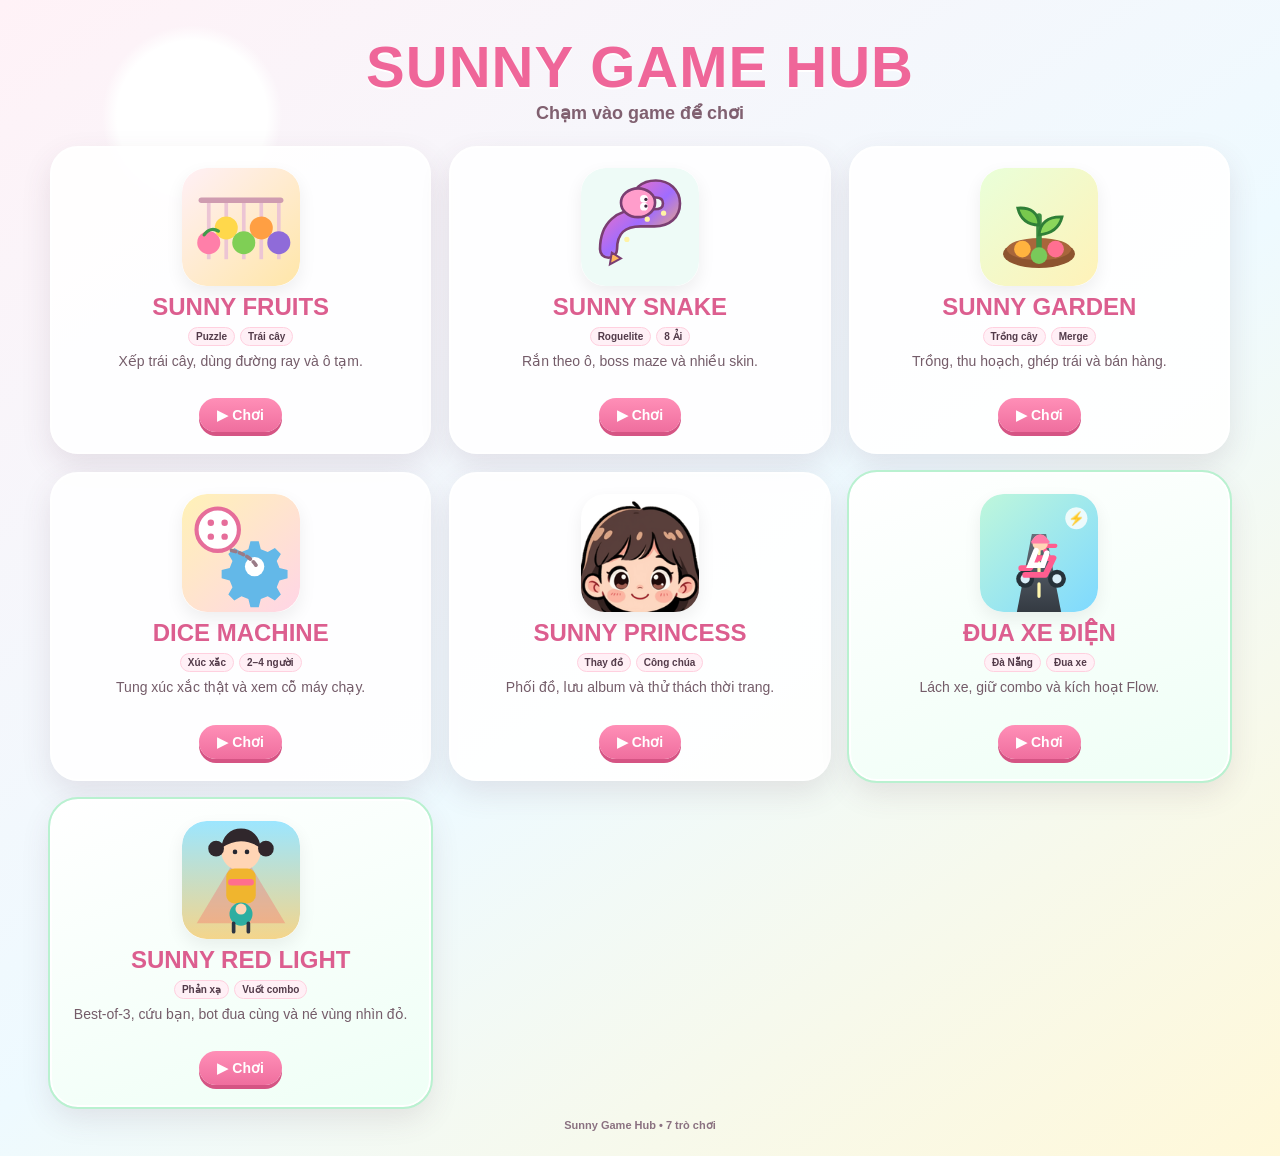
==== index.html @ c544363f "Point Sunny Hub to command 6 party mode" ====
<!doctype html>
<html lang="vi">
<head>
<meta charset="utf-8">
<meta name="viewport" content="width=device-width,initial-scale=1,maximum-scale=1,user-scalable=no,viewport-fit=cover">
<meta name="theme-color" content="#ffd6e7">
<title>Sunny Game Hub</title>
<link rel="manifest" href="manifest.json">
<link rel="stylesheet" href="hub.css">
<link rel="icon" href="assets/icons/sunny-garden.svg">
</head>
<body>
<main class="hub">
  <section class="hero">
    <h1>SUNNY GAME HUB</h1>
    <p>Chạm vào game để chơi</p>
  </section>
  <section class="games" aria-label="Danh sách game Sunny">
    <a class="card" href="games/sunny-fruits/index.html" aria-label="Chơi Sunny Fruits"><img src="assets/icons/sunny-fruits.svg" alt=""><div class="card-body"><h2>SUNNY FRUITS</h2><div class="tags"><span class="tag">Puzzle</span><span class="tag">Trái cây</span></div><p>Xếp trái cây, dùng đường ray và ô tạm.</p><span class="play">▶ Chơi</span></div></a>
    <a class="card" href="games/sunny-snake/index.html" aria-label="Chơi Sunny Snake Roguelite"><img src="assets/icons/sunny-snake.svg" alt=""><div class="card-body"><h2>SUNNY SNAKE</h2><div class="tags"><span class="tag">Roguelite</span><span class="tag">8 Ải</span></div><p>Rắn theo ô, boss maze và nhiều skin.</p><span class="play">▶ Chơi</span></div></a>
    <a class="card" href="games/sunny-garden/index.html" aria-label="Chơi Sunny Garden"><img src="assets/icons/sunny-garden.svg" alt=""><div class="card-body"><h2>SUNNY GARDEN</h2><div class="tags"><span class="tag">Trồng cây</span><span class="tag">Merge</span></div><p>Trồng, thu hoạch, ghép trái và bán hàng.</p><span class="play">▶ Chơi</span></div></a>
    <a class="card" href="games/sunny-dice-machine/index.html" aria-label="Chơi Sunny Dice Machine"><img src="assets/icons/sunny-dice-machine.svg" alt=""><div class="card-body"><h2>DICE MACHINE</h2><div class="tags"><span class="tag">Xúc xắc</span><span class="tag">2–4 người</span></div><p>Tung xúc xắc thật và xem cỗ máy chạy.</p><span class="play">▶ Chơi</span></div></a>
    <a class="card" href="games/sunny-princess/index.html" aria-label="Chơi Sunny Princess"><img src="games/sunny-princess/assets/chars/thumbs/girl_1.png" alt=""><div class="card-body"><h2>SUNNY PRINCESS</h2><div class="tags"><span class="tag">Thay đồ</span><span class="tag">Công chúa</span></div><p>Phối đồ, lưu album và thử thách thời trang.</p><span class="play">▶ Chơi</span></div></a>
    <a class="card featured" href="games/sunny-scooter-rush/index.html?v=20261004-stable-restore" aria-label="Chơi Cuộc Đua Xe Điện Đà Nẵng"><img src="assets/icons/sunny-scooter-rush.svg" alt=""><div class="card-body"><h2>ĐUA XE ĐIỆN</h2><div class="tags"><span class="tag">Đà Nẵng</span><span class="tag">Đua xe</span></div><p>Lách xe, giữ combo và kích hoạt Flow.</p><span class="play">▶ Chơi</span></div></a>
    <a class="card featured" href="games/sunny-red-light/index.html?v=20261006-command6" aria-label="Chơi Sunny Red Light"><img src="assets/icons/sunny-red-light.svg" alt=""><div class="card-body"><h2>SUNNY RED LIGHT</h2><div class="tags"><span class="tag">Phản xạ</span><span class="tag">Vuốt combo</span></div><p>Best-of-3, cứu bạn, bot đua cùng và né vùng nhìn đỏ.</p><span class="play">▶ Chơi</span></div></a>
  </section>
  <div class="footer">Sunny Game Hub • 7 trò chơi</div>
</main>
<script>(()=>{const stop=e=>e.preventDefault();document.addEventListener('selectstart',stop,{passive:false});document.addEventListener('dragstart',stop,{passive:false});document.addEventListener('contextmenu',stop,{passive:false});})();</script>
</body></html>
---- hub.css ----
:root{--pink:#ef6699;--ink:#533b4a;--muted:#806070;--card:#ffffffec;--shadow:0 12px 30px rgba(95,55,80,.12);--safe-top:env(safe-area-inset-top,0px);--safe-bottom:env(safe-area-inset-bottom,0px)}
*{box-sizing:border-box;-webkit-tap-highlight-color:transparent}
html,body{margin:0;min-height:100%;max-width:100%;overflow-x:hidden;overscroll-behavior-x:none}
html{touch-action:pan-y}
body{min-height:100dvh;font-family:"Trebuchet MS",Arial,sans-serif;color:var(--ink);background:radial-gradient(circle at 15% 10%,#fff 0 5%,transparent 6%),linear-gradient(145deg,#fff2f7,#eefaff 54%,#fff8d9);padding:calc(10px + var(--safe-top)) 10px calc(12px + var(--safe-bottom));user-select:none;-webkit-user-select:none;-webkit-touch-callout:none}
a,button,img{user-select:none;-webkit-user-select:none;-webkit-touch-callout:none}img{-webkit-user-drag:none;user-drag:none}.hub{width:min(1180px,100%);margin:auto}.hero{text-align:center;padding:5px 6px 12px}.hero h1{margin:0;color:var(--pink);font-size:clamp(25px,7vw,58px);line-height:1;letter-spacing:1px;text-shadow:0 2px 0 #fff}.hero p{margin:6px 0 0;font-size:clamp(12px,3.2vw,18px);font-weight:800;color:var(--muted)}.games{display:grid;grid-template-columns:repeat(3,minmax(0,1fr));gap:10px;align-items:stretch}.card{min-width:0;position:relative;text-decoration:none;color:inherit;background:var(--card);border:2px solid #fff;border-radius:22px;padding:12px;box-shadow:var(--shadow);display:flex;flex-direction:column;align-items:center;text-align:center;gap:8px;touch-action:manipulation;overflow:hidden;transition:transform .12s ease,box-shadow .12s ease}.card:active{transform:scale(.965);box-shadow:0 6px 16px rgba(95,55,80,.12)}.card.featured{background:linear-gradient(160deg,#fff,#effff6);outline:2px solid #b9f1d0}.card img{width:clamp(64px,11vw,118px);height:clamp(64px,11vw,118px);object-fit:cover;border-radius:24px;box-shadow:0 7px 18px #0001;flex:none;background:#fff}.card-body{display:flex;min-width:0;width:100%;flex:1;flex-direction:column;align-items:center}.card h2{margin:0;color:#dc5e8f;font-size:clamp(15px,2vw,24px);line-height:1.08;overflow-wrap:anywhere}.card p{margin:6px 0 10px;color:#745c69;font-size:clamp(11px,1.35vw,14px);line-height:1.3;min-height:2.6em}.tags{display:flex;justify-content:center;flex-wrap:wrap;gap:5px;margin-top:7px}.tag{background:#fff0f6;border:1px solid #ffd0df;padding:3px 7px;border-radius:999px;font-size:10px;font-weight:900;white-space:nowrap}.play{margin-top:auto;display:inline-flex;align-items:center;justify-content:center;min-height:34px;background:linear-gradient(#ff8fb7,#ef6e9e);color:#fff;padding:7px 14px;border-radius:999px;font-size:12px;font-weight:900;box-shadow:0 4px 0 #d55484}.footer{text-align:center;margin-top:12px;color:#8a7180;font-size:11px;font-weight:700}
@media (min-width:820px){body{padding:24px}.hero{padding:14px 10px 22px}.games{gap:18px}.card{border-radius:28px;padding:20px 18px}.card p{font-size:14px}.play{font-size:14px;padding:9px 18px}}
@media (max-width:620px){body{padding-left:7px;padding-right:7px}.hero{padding-bottom:9px}.games{gap:6px}.card{padding:8px 5px;border-radius:16px;gap:5px}.card img{width:clamp(58px,22vw,86px);height:clamp(58px,22vw,86px);border-radius:17px}.card h2{font-size:clamp(10px,3.2vw,14px);min-height:2.15em;display:flex;align-items:center;justify-content:center}.tags,.card p{display:none}.play{font-size:clamp(9px,2.7vw,12px);min-height:28px;padding:5px 9px;box-shadow:0 3px 0 #d55484}.footer{margin-top:8px;font-size:9px}}
@media (max-width:360px){.games{gap:4px}.card{padding:6px 3px}.card img{width:54px;height:54px}.play{padding:4px 7px}.hero h1{font-size:24px}}
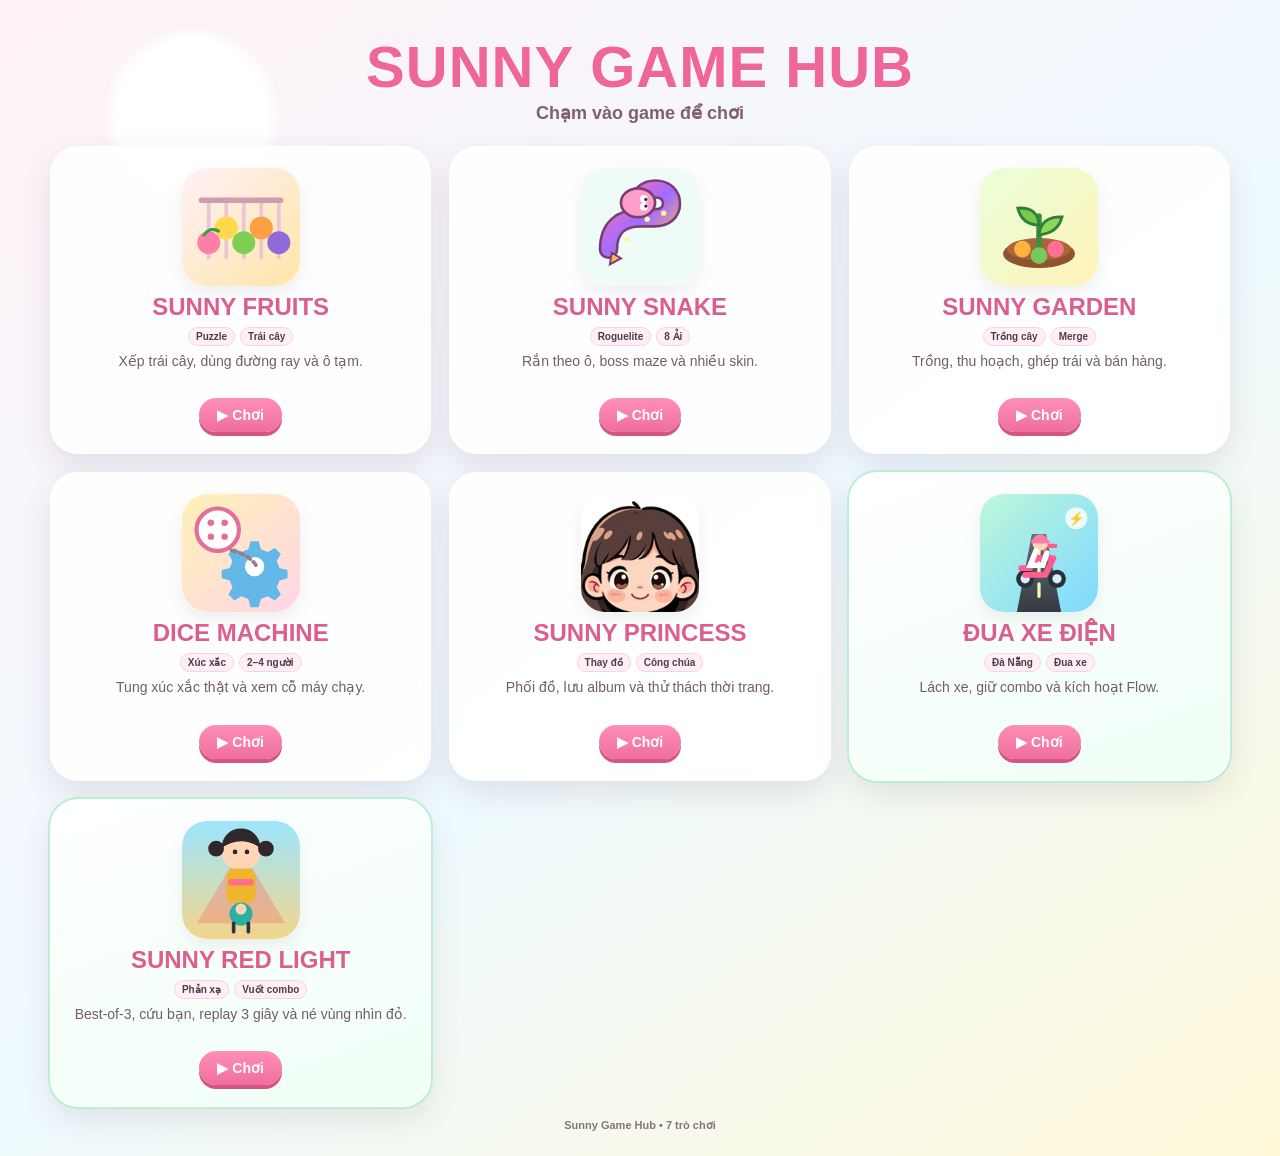
==== commit d75970fe: "Point Sunny Hub to fairness replay build" ====
--- a/index.html
+++ b/index.html
@@ -22,7 +22,7 @@
     <a class="card" href="games/sunny-dice-machine/index.html" aria-label="Chơi Sunny Dice Machine"><img src="assets/icons/sunny-dice-machine.svg" alt=""><div class="card-body"><h2>DICE MACHINE</h2><div class="tags"><span class="tag">Xúc xắc</span><span class="tag">2–4 người</span></div><p>Tung xúc xắc thật và xem cỗ máy chạy.</p><span class="play">▶ Chơi</span></div></a>
     <a class="card" href="games/sunny-princess/index.html" aria-label="Chơi Sunny Princess"><img src="games/sunny-princess/assets/chars/thumbs/girl_1.png" alt=""><div class="card-body"><h2>SUNNY PRINCESS</h2><div class="tags"><span class="tag">Thay đồ</span><span class="tag">Công chúa</span></div><p>Phối đồ, lưu album và thử thách thời trang.</p><span class="play">▶ Chơi</span></div></a>
     <a class="card featured" href="games/sunny-scooter-rush/index.html?v=20261004-stable-restore" aria-label="Chơi Cuộc Đua Xe Điện Đà Nẵng"><img src="assets/icons/sunny-scooter-rush.svg" alt=""><div class="card-body"><h2>ĐUA XE ĐIỆN</h2><div class="tags"><span class="tag">Đà Nẵng</span><span class="tag">Đua xe</span></div><p>Lách xe, giữ combo và kích hoạt Flow.</p><span class="play">▶ Chơi</span></div></a>
-    <a class="card featured" href="games/sunny-red-light/index.html?v=20261006-command6" aria-label="Chơi Sunny Red Light"><img src="assets/icons/sunny-red-light.svg" alt=""><div class="card-body"><h2>SUNNY RED LIGHT</h2><div class="tags"><span class="tag">Phản xạ</span><span class="tag">Vuốt combo</span></div><p>Best-of-3, cứu bạn, bot đua cùng và né vùng nhìn đỏ.</p><span class="play">▶ Chơi</span></div></a>
+    <a class="card featured" href="games/sunny-red-light/index.html?v=20261006-fairness1" aria-label="Chơi Sunny Red Light"><img src="assets/icons/sunny-red-light.svg" alt=""><div class="card-body"><h2>SUNNY RED LIGHT</h2><div class="tags"><span class="tag">Phản xạ</span><span class="tag">Vuốt combo</span></div><p>Best-of-3, cứu bạn, replay 3 giây và né vùng nhìn đỏ.</p><span class="play">▶ Chơi</span></div></a>
   </section>
   <div class="footer">Sunny Game Hub • 7 trò chơi</div>
 </main>
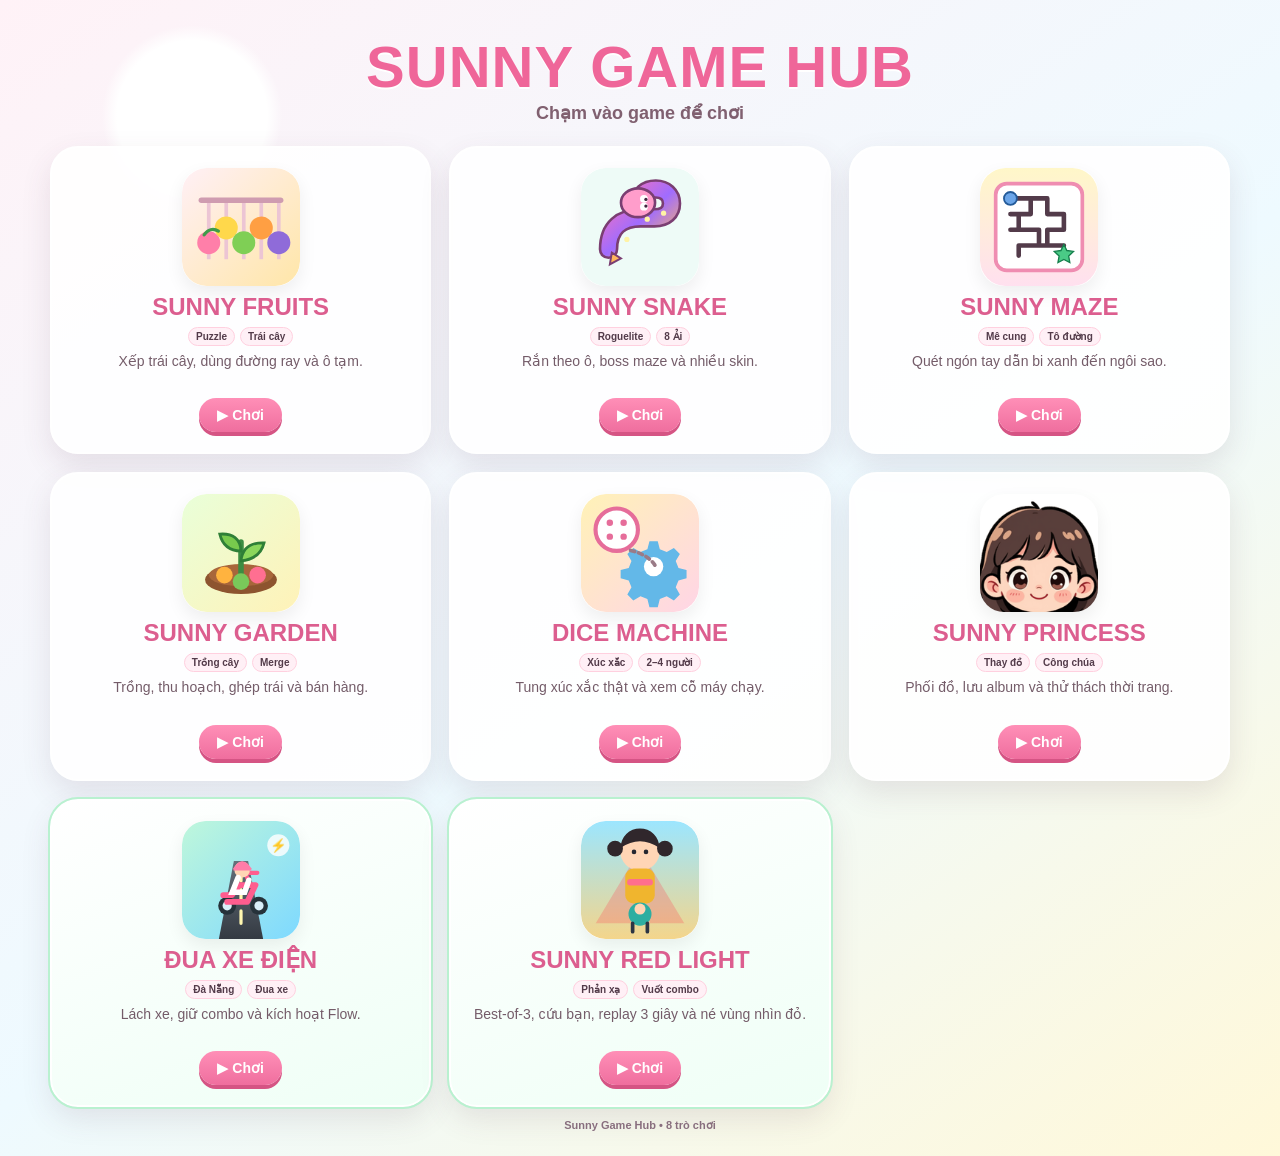
==== commit 53af9ee6: "Add Sunny Maze card to game hub" ====
--- a/index.html
+++ b/index.html
@@ -18,13 +18,14 @@
   <section class="games" aria-label="Danh sách game Sunny">
     <a class="card" href="games/sunny-fruits/index.html" aria-label="Chơi Sunny Fruits"><img src="assets/icons/sunny-fruits.svg" alt=""><div class="card-body"><h2>SUNNY FRUITS</h2><div class="tags"><span class="tag">Puzzle</span><span class="tag">Trái cây</span></div><p>Xếp trái cây, dùng đường ray và ô tạm.</p><span class="play">▶ Chơi</span></div></a>
     <a class="card" href="games/sunny-snake/index.html" aria-label="Chơi Sunny Snake Roguelite"><img src="assets/icons/sunny-snake.svg" alt=""><div class="card-body"><h2>SUNNY SNAKE</h2><div class="tags"><span class="tag">Roguelite</span><span class="tag">8 Ải</span></div><p>Rắn theo ô, boss maze và nhiều skin.</p><span class="play">▶ Chơi</span></div></a>
+    <a class="card" href="games/sunny-maze/index.html" aria-label="Chơi Sunny Maze"><img src="assets/icons/sunny-maze.svg" alt=""><div class="card-body"><h2>SUNNY MAZE</h2><div class="tags"><span class="tag">Mê cung</span><span class="tag">Tô đường</span></div><p>Quét ngón tay dẫn bi xanh đến ngôi sao.</p><span class="play">▶ Chơi</span></div></a>
     <a class="card" href="games/sunny-garden/index.html" aria-label="Chơi Sunny Garden"><img src="assets/icons/sunny-garden.svg" alt=""><div class="card-body"><h2>SUNNY GARDEN</h2><div class="tags"><span class="tag">Trồng cây</span><span class="tag">Merge</span></div><p>Trồng, thu hoạch, ghép trái và bán hàng.</p><span class="play">▶ Chơi</span></div></a>
     <a class="card" href="games/sunny-dice-machine/index.html" aria-label="Chơi Sunny Dice Machine"><img src="assets/icons/sunny-dice-machine.svg" alt=""><div class="card-body"><h2>DICE MACHINE</h2><div class="tags"><span class="tag">Xúc xắc</span><span class="tag">2–4 người</span></div><p>Tung xúc xắc thật và xem cỗ máy chạy.</p><span class="play">▶ Chơi</span></div></a>
     <a class="card" href="games/sunny-princess/index.html" aria-label="Chơi Sunny Princess"><img src="games/sunny-princess/assets/chars/thumbs/girl_1.png" alt=""><div class="card-body"><h2>SUNNY PRINCESS</h2><div class="tags"><span class="tag">Thay đồ</span><span class="tag">Công chúa</span></div><p>Phối đồ, lưu album và thử thách thời trang.</p><span class="play">▶ Chơi</span></div></a>
     <a class="card featured" href="games/sunny-scooter-rush/index.html?v=20261004-stable-restore" aria-label="Chơi Cuộc Đua Xe Điện Đà Nẵng"><img src="assets/icons/sunny-scooter-rush.svg" alt=""><div class="card-body"><h2>ĐUA XE ĐIỆN</h2><div class="tags"><span class="tag">Đà Nẵng</span><span class="tag">Đua xe</span></div><p>Lách xe, giữ combo và kích hoạt Flow.</p><span class="play">▶ Chơi</span></div></a>
-    <a class="card featured" href="games/sunny-red-light/index.html?v=20261006-fairness1" aria-label="Chơi Sunny Red Light"><img src="assets/icons/sunny-red-light.svg" alt=""><div class="card-body"><h2>SUNNY RED LIGHT</h2><div class="tags"><span class="tag">Phản xạ</span><span class="tag">Vuốt combo</span></div><p>Best-of-3, cứu bạn, replay 3 giây và né vùng nhìn đỏ.</p><span class="play">▶ Chơi</span></div></a>
+    <a class="card featured" href="games/sunny-red-light/index.html?v=20261006-taprescue1" aria-label="Chơi Sunny Red Light"><img src="assets/icons/sunny-red-light.svg" alt=""><div class="card-body"><h2>SUNNY RED LIGHT</h2><div class="tags"><span class="tag">Phản xạ</span><span class="tag">Vuốt combo</span></div><p>Best-of-3, cứu bạn, replay 3 giây và né vùng nhìn đỏ.</p><span class="play">▶ Chơi</span></div></a>
   </section>
-  <div class="footer">Sunny Game Hub • 7 trò chơi</div>
+  <div class="footer">Sunny Game Hub • 8 trò chơi</div>
 </main>
 <script>(()=>{const stop=e=>e.preventDefault();document.addEventListener('selectstart',stop,{passive:false});document.addEventListener('dragstart',stop,{passive:false});document.addEventListener('contextmenu',stop,{passive:false});})();</script>
 </body></html>
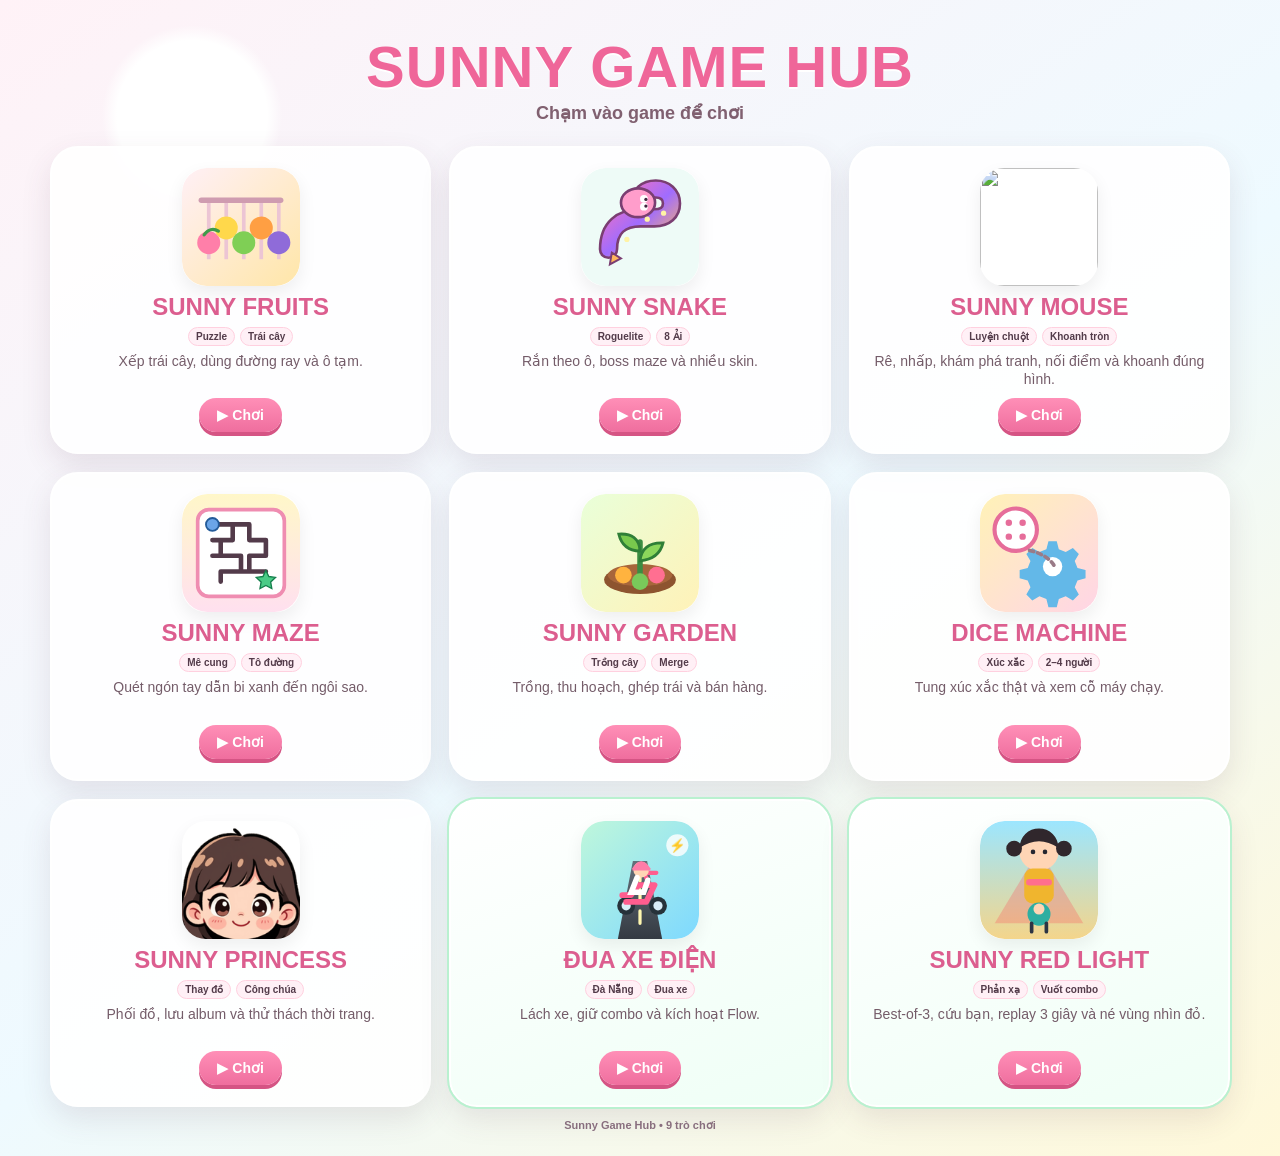
==== commit f9d0d74a: "feat: add Sunny Mouse Vietnamese mouse-training game to game hub" ====
--- a/index.html
+++ b/index.html
@@ -18,6 +18,7 @@
   <section class="games" aria-label="Danh sách game Sunny">
     <a class="card" href="games/sunny-fruits/index.html" aria-label="Chơi Sunny Fruits"><img src="assets/icons/sunny-fruits.svg" alt=""><div class="card-body"><h2>SUNNY FRUITS</h2><div class="tags"><span class="tag">Puzzle</span><span class="tag">Trái cây</span></div><p>Xếp trái cây, dùng đường ray và ô tạm.</p><span class="play">▶ Chơi</span></div></a>
     <a class="card" href="games/sunny-snake/index.html" aria-label="Chơi Sunny Snake Roguelite"><img src="assets/icons/sunny-snake.svg" alt=""><div class="card-body"><h2>SUNNY SNAKE</h2><div class="tags"><span class="tag">Roguelite</span><span class="tag">8 Ải</span></div><p>Rắn theo ô, boss maze và nhiều skin.</p><span class="play">▶ Chơi</span></div></a>
+    <a class="card" href="games/sunny-mouse/index.html" aria-label="Chơi Sunny Mouse luyện chuột"><img src="https://raw.githubusercontent.com/gcompris/GCompris-qt/e261a949a9965f14d3c642b2698b43042f338357/src/activities/clickgame/clickgame.svg" alt=""><div class="card-body"><h2>SUNNY MOUSE</h2><div class="tags"><span class="tag">Luyện chuột</span><span class="tag">Khoanh tròn</span></div><p>Rê, nhấp, khám phá tranh, nối điểm và khoanh đúng hình.</p><span class="play">▶ Chơi</span></div></a>
     <a class="card" href="games/sunny-maze/index.html" aria-label="Chơi Sunny Maze"><img src="assets/icons/sunny-maze.svg" alt=""><div class="card-body"><h2>SUNNY MAZE</h2><div class="tags"><span class="tag">Mê cung</span><span class="tag">Tô đường</span></div><p>Quét ngón tay dẫn bi xanh đến ngôi sao.</p><span class="play">▶ Chơi</span></div></a>
     <a class="card" href="games/sunny-garden/index.html" aria-label="Chơi Sunny Garden"><img src="assets/icons/sunny-garden.svg" alt=""><div class="card-body"><h2>SUNNY GARDEN</h2><div class="tags"><span class="tag">Trồng cây</span><span class="tag">Merge</span></div><p>Trồng, thu hoạch, ghép trái và bán hàng.</p><span class="play">▶ Chơi</span></div></a>
     <a class="card" href="games/sunny-dice-machine/index.html" aria-label="Chơi Sunny Dice Machine"><img src="assets/icons/sunny-dice-machine.svg" alt=""><div class="card-body"><h2>DICE MACHINE</h2><div class="tags"><span class="tag">Xúc xắc</span><span class="tag">2–4 người</span></div><p>Tung xúc xắc thật và xem cỗ máy chạy.</p><span class="play">▶ Chơi</span></div></a>
@@ -25,7 +26,7 @@
     <a class="card featured" href="games/sunny-scooter-rush/index.html?v=20261004-stable-restore" aria-label="Chơi Cuộc Đua Xe Điện Đà Nẵng"><img src="assets/icons/sunny-scooter-rush.svg" alt=""><div class="card-body"><h2>ĐUA XE ĐIỆN</h2><div class="tags"><span class="tag">Đà Nẵng</span><span class="tag">Đua xe</span></div><p>Lách xe, giữ combo và kích hoạt Flow.</p><span class="play">▶ Chơi</span></div></a>
     <a class="card featured" href="games/sunny-red-light/index.html?v=20261006-taprescue1" aria-label="Chơi Sunny Red Light"><img src="assets/icons/sunny-red-light.svg" alt=""><div class="card-body"><h2>SUNNY RED LIGHT</h2><div class="tags"><span class="tag">Phản xạ</span><span class="tag">Vuốt combo</span></div><p>Best-of-3, cứu bạn, replay 3 giây và né vùng nhìn đỏ.</p><span class="play">▶ Chơi</span></div></a>
   </section>
-  <div class="footer">Sunny Game Hub • 8 trò chơi</div>
+  <div class="footer">Sunny Game Hub • 9 trò chơi</div>
 </main>
 <script>(()=>{const stop=e=>e.preventDefault();document.addEventListener('selectstart',stop,{passive:false});document.addEventListener('dragstart',stop,{passive:false});document.addEventListener('contextmenu',stop,{passive:false});})();</script>
 </body></html>
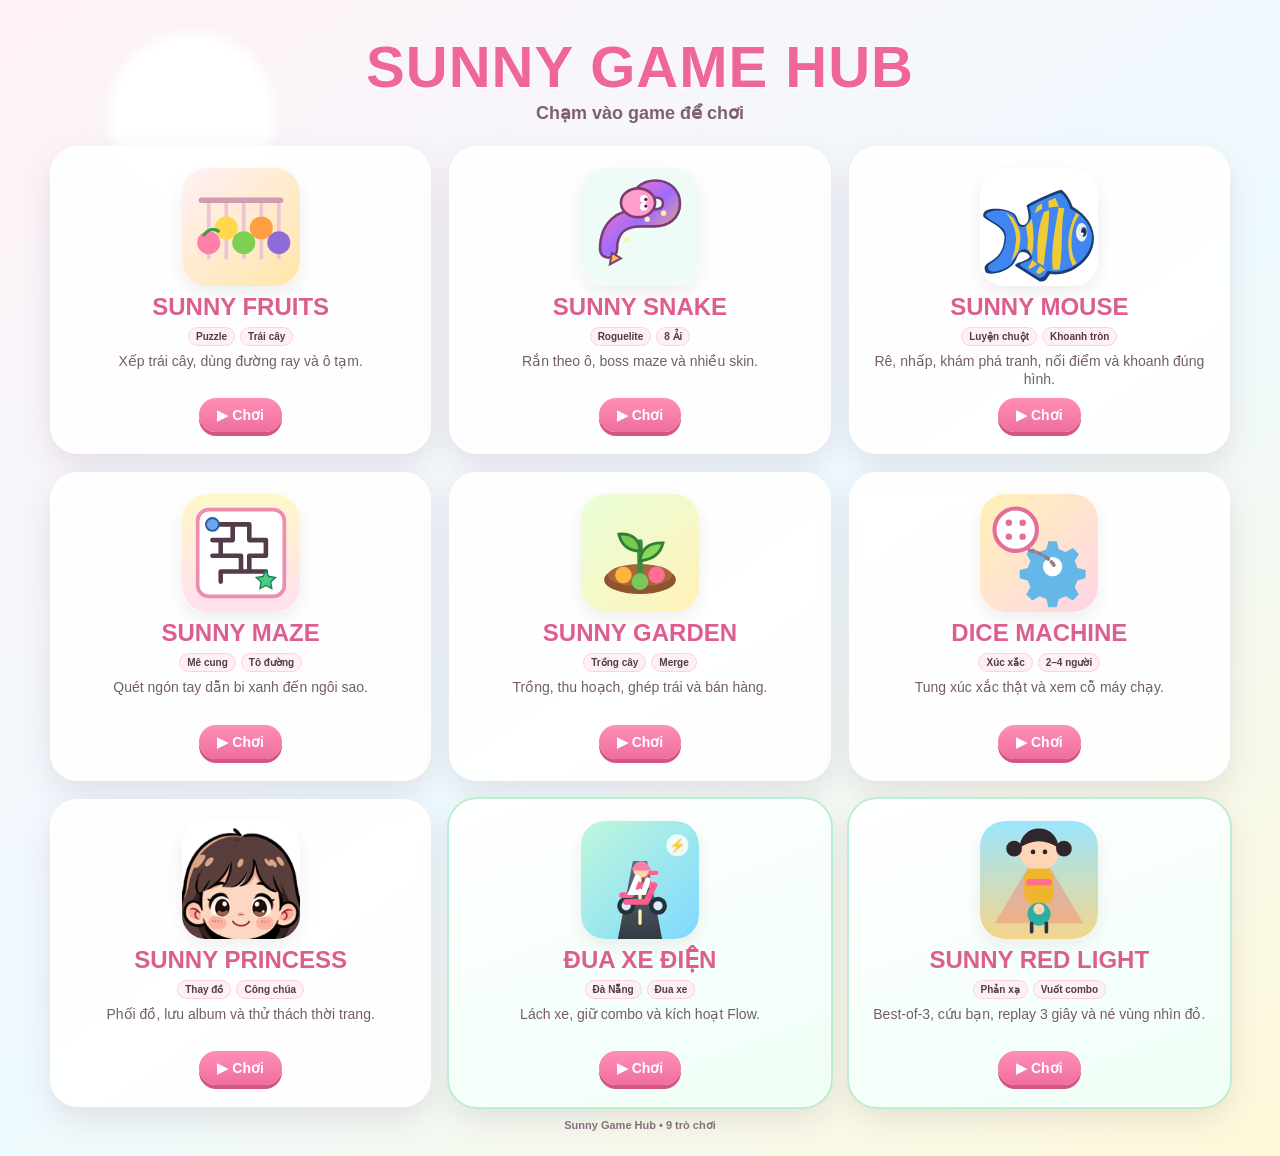
==== commit e5cfd74c: "fix: use original GCompris local SVG icon for Sunny Mouse hub entry" ====
--- a/index.html
+++ b/index.html
@@ -18,7 +18,7 @@
   <section class="games" aria-label="Danh sách game Sunny">
     <a class="card" href="games/sunny-fruits/index.html" aria-label="Chơi Sunny Fruits"><img src="assets/icons/sunny-fruits.svg" alt=""><div class="card-body"><h2>SUNNY FRUITS</h2><div class="tags"><span class="tag">Puzzle</span><span class="tag">Trái cây</span></div><p>Xếp trái cây, dùng đường ray và ô tạm.</p><span class="play">▶ Chơi</span></div></a>
     <a class="card" href="games/sunny-snake/index.html" aria-label="Chơi Sunny Snake Roguelite"><img src="assets/icons/sunny-snake.svg" alt=""><div class="card-body"><h2>SUNNY SNAKE</h2><div class="tags"><span class="tag">Roguelite</span><span class="tag">8 Ải</span></div><p>Rắn theo ô, boss maze và nhiều skin.</p><span class="play">▶ Chơi</span></div></a>
-    <a class="card" href="games/sunny-mouse/index.html" aria-label="Chơi Sunny Mouse luyện chuột"><img src="https://raw.githubusercontent.com/gcompris/GCompris-qt/e261a949a9965f14d3c642b2698b43042f338357/src/activities/clickgame/clickgame.svg" alt=""><div class="card-body"><h2>SUNNY MOUSE</h2><div class="tags"><span class="tag">Luyện chuột</span><span class="tag">Khoanh tròn</span></div><p>Rê, nhấp, khám phá tranh, nối điểm và khoanh đúng hình.</p><span class="play">▶ Chơi</span></div></a>
+    <a class="card" href="games/sunny-mouse/index.html" aria-label="Chơi Sunny Mouse luyện chuột"><img src="games/sunny-mouse/upstream/src/activities/clickgame/clickgame.svg" alt=""><div class="card-body"><h2>SUNNY MOUSE</h2><div class="tags"><span class="tag">Luyện chuột</span><span class="tag">Khoanh tròn</span></div><p>Rê, nhấp, khám phá tranh, nối điểm và khoanh đúng hình.</p><span class="play">▶ Chơi</span></div></a>
     <a class="card" href="games/sunny-maze/index.html" aria-label="Chơi Sunny Maze"><img src="assets/icons/sunny-maze.svg" alt=""><div class="card-body"><h2>SUNNY MAZE</h2><div class="tags"><span class="tag">Mê cung</span><span class="tag">Tô đường</span></div><p>Quét ngón tay dẫn bi xanh đến ngôi sao.</p><span class="play">▶ Chơi</span></div></a>
     <a class="card" href="games/sunny-garden/index.html" aria-label="Chơi Sunny Garden"><img src="assets/icons/sunny-garden.svg" alt=""><div class="card-body"><h2>SUNNY GARDEN</h2><div class="tags"><span class="tag">Trồng cây</span><span class="tag">Merge</span></div><p>Trồng, thu hoạch, ghép trái và bán hàng.</p><span class="play">▶ Chơi</span></div></a>
     <a class="card" href="games/sunny-dice-machine/index.html" aria-label="Chơi Sunny Dice Machine"><img src="assets/icons/sunny-dice-machine.svg" alt=""><div class="card-body"><h2>DICE MACHINE</h2><div class="tags"><span class="tag">Xúc xắc</span><span class="tag">2–4 người</span></div><p>Tung xúc xắc thật và xem cỗ máy chạy.</p><span class="play">▶ Chơi</span></div></a>
